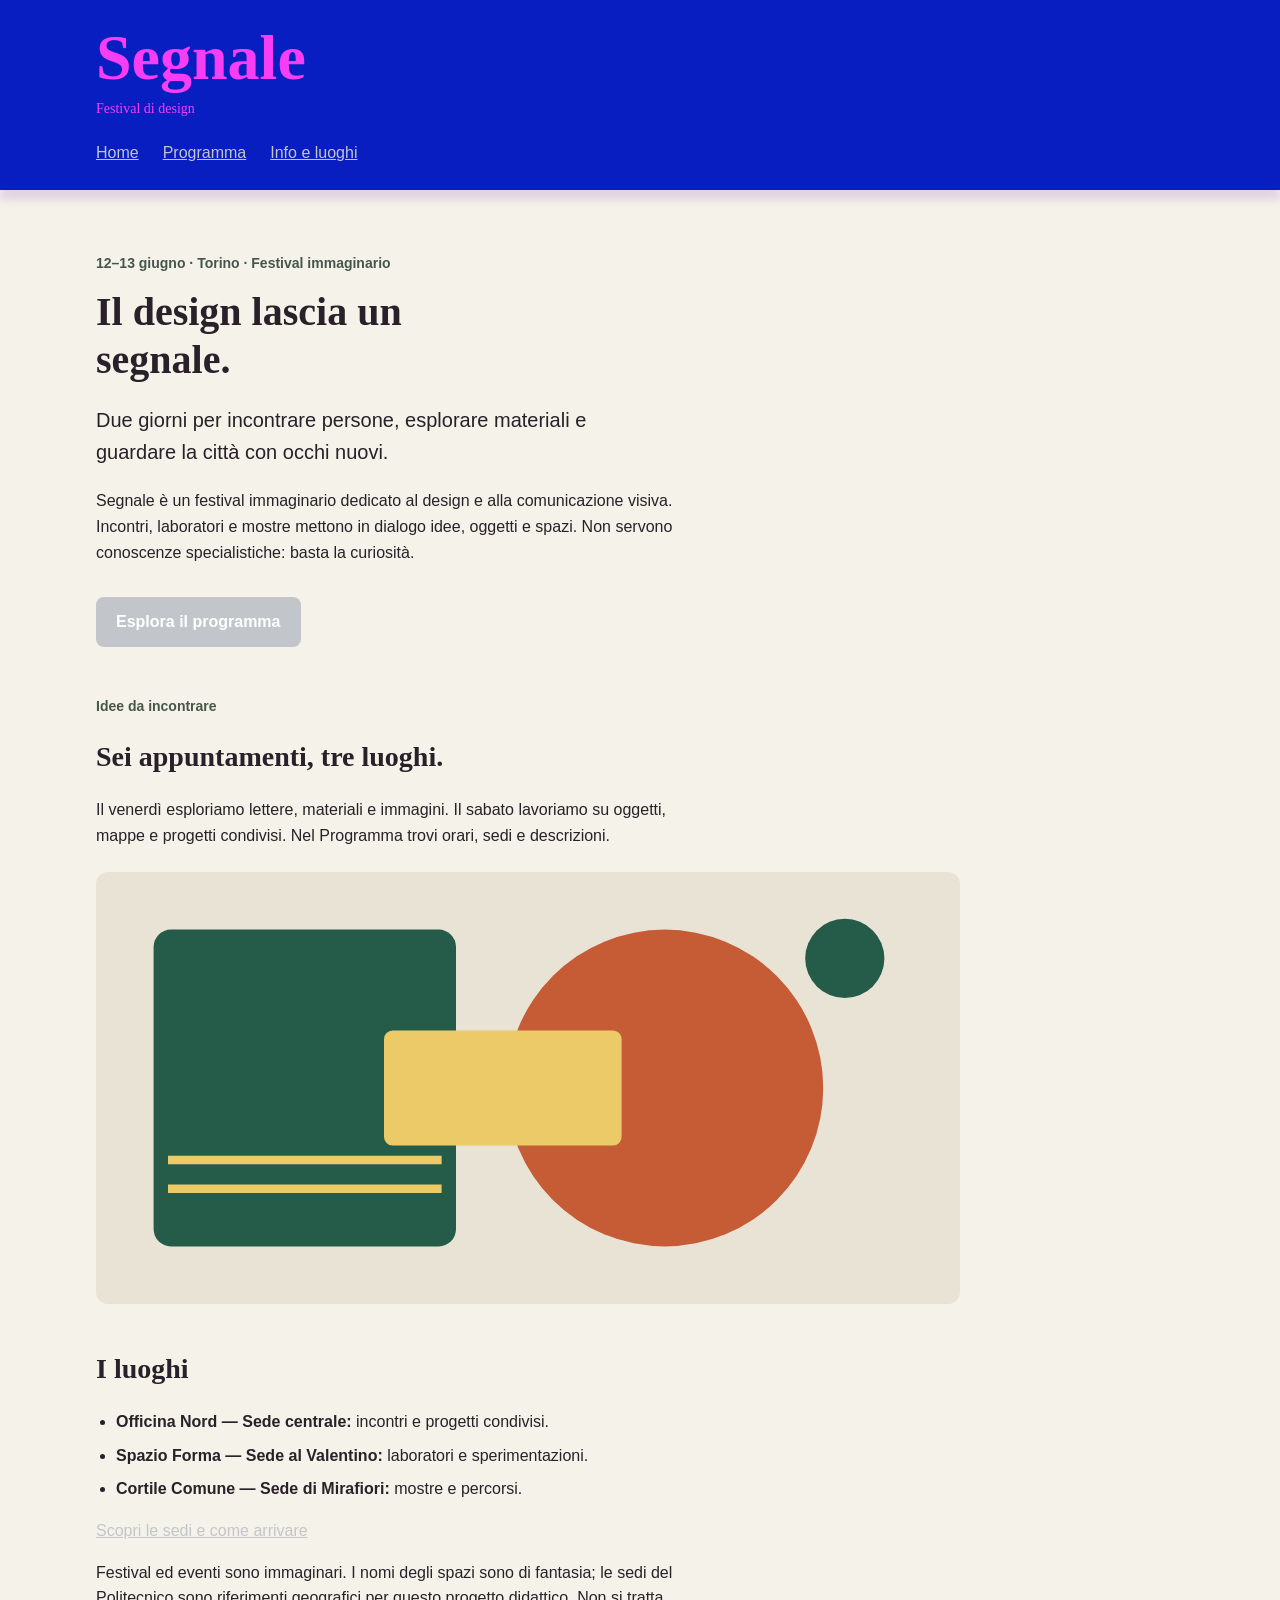
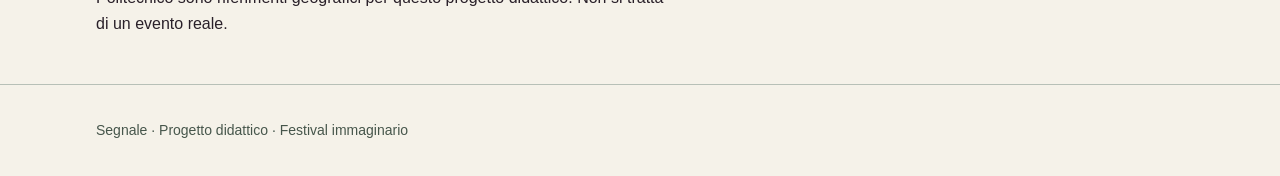
==== festival-segnale/index.html @ fda3d2cb "Prime modifiche grafiche" ====
<!doctype html>
<html lang="it">
<head>
  <meta charset="utf-8">
  <meta name="viewport" content="width=device-width, initial-scale=1">
  <title>Segnale — Festival di design</title>
  <link rel="stylesheet" href="style.css">
</head>
<body>
  <a class="skip-link" href="#contenuto">Vai al contenuto</a>
  <header class="site-header">
    <div class="container">
      <a class="brand" href="index.html">Segnale<span>Festival di design</span></a>
      <nav>
        <a href="index.html">Home</a>
        <a href="programma.html">Programma</a>
        <a href="info.html">Info e luoghi</a>
      </nav>
    </div>
  </header>

  <main id="contenuto" class="container">
    <section class="intro">
      <p class="eyebrow">12–13 giugno · Torino · Festival immaginario</p>
      <h1 id="titolo-home">Il design lascia un segnale.</h1>
      <p class="lead">Due giorni per incontrare persone, esplorare materiali e guardare la città con occhi nuovi.</p>
      <p class="reading-text">Segnale è un festival immaginario dedicato al design e alla comunicazione visiva. Incontri, laboratori e mostre mettono in dialogo idee, oggetti e spazi. Non servono conoscenze specialistiche: basta la curiosità.</p>
      <a class="button-link" href="programma.html">Esplora il programma</a>
    </section>

    <section class="content-section">
      <p class="eyebrow">Idee da incontrare</p>
      <h2 id="titolo-festival">Sei appuntamenti, tre luoghi.</h2>
      <p class="reading-text">Il venerdì esploriamo lettere, materiali e immagini. Il sabato lavoriamo su oggetti, mappe e progetti condivisi. Nel Programma trovi orari, sedi e descrizioni.</p>
      <img class="festival-image" src="assets/festival.svg" alt="Composizione geometrica di cerchi e rettangoli nei colori del festival" width="1200" height="600">
    </section>

    <section class="content-section">
      <h2 id="titolo-luoghi">I luoghi</h2>
      <ul class="venues">
        <li><strong>Officina Nord — Sede centrale:</strong> incontri e progetti condivisi.</li>
        <li><strong>Spazio Forma — Sede al Valentino:</strong> laboratori e sperimentazioni.</li>
        <li><strong>Cortile Comune — Sede di Mirafiori:</strong> mostre e percorsi.</li>
      </ul>
      <p><a href="info.html">Scopri le sedi e come arrivare</a></p>
      <p class="reading-text">Festival ed eventi sono immaginari. I nomi degli spazi sono di fantasia; le sedi del Politecnico sono riferimenti geografici per questo progetto didattico. Non si tratta di un evento reale.</p>
    </section>
  </main>

  <footer class="site-footer"><div class="container"><p>Segnale · Progetto didattico · Festival immaginario</p></div></footer>
</body>
</html>
---- festival-segnale/style.css ----
/* Segnale: esempio completo della consegna su Home e Programma. */

@font-face {
  font-family: "Merauq Expanded";
  src: url("assets/fonts/Merauq-DemoVersion-Expanded.otf") format("opentype");
  font-style: normal;
  font-weight: 400;
  font-display: swap;
}

@font-face {
  font-family: "Redaction 50 Bold";
  src: url("assets/fonts/Redaction50-Bold.ttf") format("truetype");
  font-style: normal;
  font-weight: 700;
  font-display: swap;
}

@font-face {
  font-family: "Honfleur Heavy";
  src: url("assets/fonts/Honfleur-Heavy.otf") format("opentype");
  font-style: normal;
  font-weight: 900;
  font-display: swap;
}

/* Valori condivisi: le regole interessate li richiamano con var(). */
:root {
  --colore-primario: #c2c6ca;
  --colore-primario-scuro: #6a85a2;
  --colore-sfondo: #f5f2e9;
  --colore-testo: #292029;
  --font-testo: Rubik, Helvetica, sans-serif;
  /* Scegli un font: "Merauq Expanded", "Redaction 50 Bold" o "Honfleur Heavy". */
  --font-titoli: "Honfleur Heavy", Georgia, "Times New Roman", serif;
}

* {
  box-sizing: border-box;
}

body {
  margin: 0;
  background: var(--colore-sfondo);
  color: var(--colore-testo);
  font-family: var(--font-testo);
  font-size: 1rem;
  line-height: 1.6;
}

a {
  color: var(--colore-primario);
}

a:hover {
  text-decoration: underline;
}

a:focus {
  outline: 3px solid var(--colore-testo);
}

.container {
  width: 92%;
  max-width: 68rem;
  margin: 0 auto;
}

.site-header {
  position: sticky;
  top: 0;
  z-index: 10;
  padding: 1.25rem 0;
  border-bottom: 0cm solid var(--colore-primario);
  background: #081ec1;
  box-shadow: 0 10px 8px rgba(104, 19, 184, 0.133);
}

.brand {
  display: inline-block;
  color:#f73ef4;
  font-size: 4rem;
  font-weight: bold;
  line-height: 1.2;
  text-decoration: none;
  font-family: "Honfleur Heavy";
}

.brand span {
  display: block;
  margin-top: 0.25rem;
  font-size: 0.875rem;
  font-weight: normal;
}

nav {
  display: flex;
  flex-direction: column;
  align-items: flex-start;
  gap: 0.25rem;
  margin-top: 1rem;
}

nav a {
  display: block;
  padding: 0.25rem 0;
}


.intro {
  padding: 3rem 0 1rem;
}

.eyebrow,
.event-meta {
  color: #46564b;
  font-size: 0.875rem;
  font-weight: bold;
}

h1,
h2,
h3 {
  font-family: var(--font-titoli);
  line-height: 1.2;
}

h1 {
  max-width: 18ch;
  margin: 0.75rem 0 1.25rem;
  font-size: 2.5rem;
}

h2 {
  font-size: 1.75rem;
}

h3 {
  margin: 0.5rem 0 0.75rem;
  font-size: 1.375rem;
}

.lead {
  max-width: 48ch;
  font-size: 1.25rem;
}

.reading-text {
  max-width: 65ch;
}

.button-link {
  display: inline-block;
  margin-top: 1rem;
  padding: 0.75rem 1.25rem;
  border-radius: 0.5rem;
  background: var(--colore-primario);
  color: #ffffff;
  font-weight: bold;
  text-decoration: none;
}

.button-link:hover {
  background: var(--colore-primario-scuro);
}

.content-section {
  margin: 2rem 0 3rem;
}

.festival-image {
  display: block;
  width: 100%;
  max-width: 54rem;
  height: auto;
  margin-top: 1.5rem;
  border-radius: 0.75rem;
}

.venues {
  padding-left: 1.25rem;
}

.venues li {
  margin-bottom: 0.5rem;
}

/* Disposizione di base: una colonna. */
.event-grid {
  display: grid;
  grid-template-columns: 1fr;
  gap: 2rem;
}

.event-card {
  overflow: hidden;
  border: 1px solid #b7c0b7;
  border-radius: 0.75rem;
  background: #ffffff;
}

.event-card img {
  display: block;
  width: 100%;
  height: auto;
}

.event-body {
  padding: 1.5rem;
}

.event-place {
  margin-bottom: 0;
  color: #46564b;
  font-size: 0.875rem;
}

.site-footer {
  padding: 1.25rem 0;
  border-top: 1px solid #b7c0b7;
  color: #46564b;
  font-size: 0.875rem;
}

.skip-link {
  position: absolute;
  top: -6rem;
  left: 1rem;
  padding: 0.75rem 1rem;
  background: #ffffff;
  color: var(--colore-testo);
}

.skip-link:focus {
  top: 1rem;
}

/* Da 600 px: due colonne. */
@media (min-width: 600px) {
  nav {
    flex-direction: row;
    flex-wrap: wrap;
    column-gap: 1.5rem;
  }

  .event-grid {
    grid-template-columns: repeat(2, 1fr);
  }
}

/* Da 1024 px: tre colonne. Questa regola segue quella da 600 px. */
@media (min-width: 1024px) {
  .event-grid {
    grid-template-columns: repeat(3, 1fr);
  }
}

/* Info e luoghi: componenti aggiunti al sito esistente. */
button {
  padding: 0.65rem 0.5rem;
  border: 2px solid var(--colore-primario);
  border-radius: 0.5rem;
  background: var(--colore-primario);
  color: #ffffff;
  font-family: var(--font-testo);
  font-size: 1rem;
  font-weight: bold;
  cursor: pointer;
}

button:hover {
  background: var(--colore-primario-scuro);
}

button:focus {
  outline: 3px solid var(--colore-testo);
}

.venue-gallery {
  max-width: 54rem;
}

.venue-swiper {
  width: 100%;
}

.venue-slide {
  margin: 0;
  overflow: hidden;
  border: 1px solid #b7c0b7;
  border-radius: 0.75rem;
  background: #ffffff;
}

.venue-slide img {
  display: block;
  width: 100%;
  height: auto;
}

.venue-slide figcaption {
  padding: 1.25rem;
}

.gallery-controls {
  display: grid;
  grid-template-columns: repeat(2, 1fr);
  gap: 0.75rem;
  margin-top: 1rem;
}

.gallery-count {
  margin: 0.75rem 0 0;
  text-align: center;
}

@media (max-width: 319px) {
  .gallery-label {
    font-size: 0;
  }
}

.map-container {
  margin: 1.5rem 0;
  overflow: hidden;
  border: 1px solid #b7c0b7;
  border-radius: 0.75rem;
  background: #ffffff;
}

.map-container iframe {
  display: block;
  width: 100%;
  height: 28rem;
  border: 0;
}

.venue-addresses {
  display: grid;
  grid-template-columns: 1fr;
  gap: 1.5rem;
}

.venue-address {
  padding: 1.25rem;
  border: 1px solid #b7c0b7;
  border-radius: 0.75rem;
}

.teaching-note {
  margin-top: 2rem;
}

@media (min-width: 768px) {
  .venue-addresses {
    grid-template-columns: repeat(3, 1fr);
  }
}
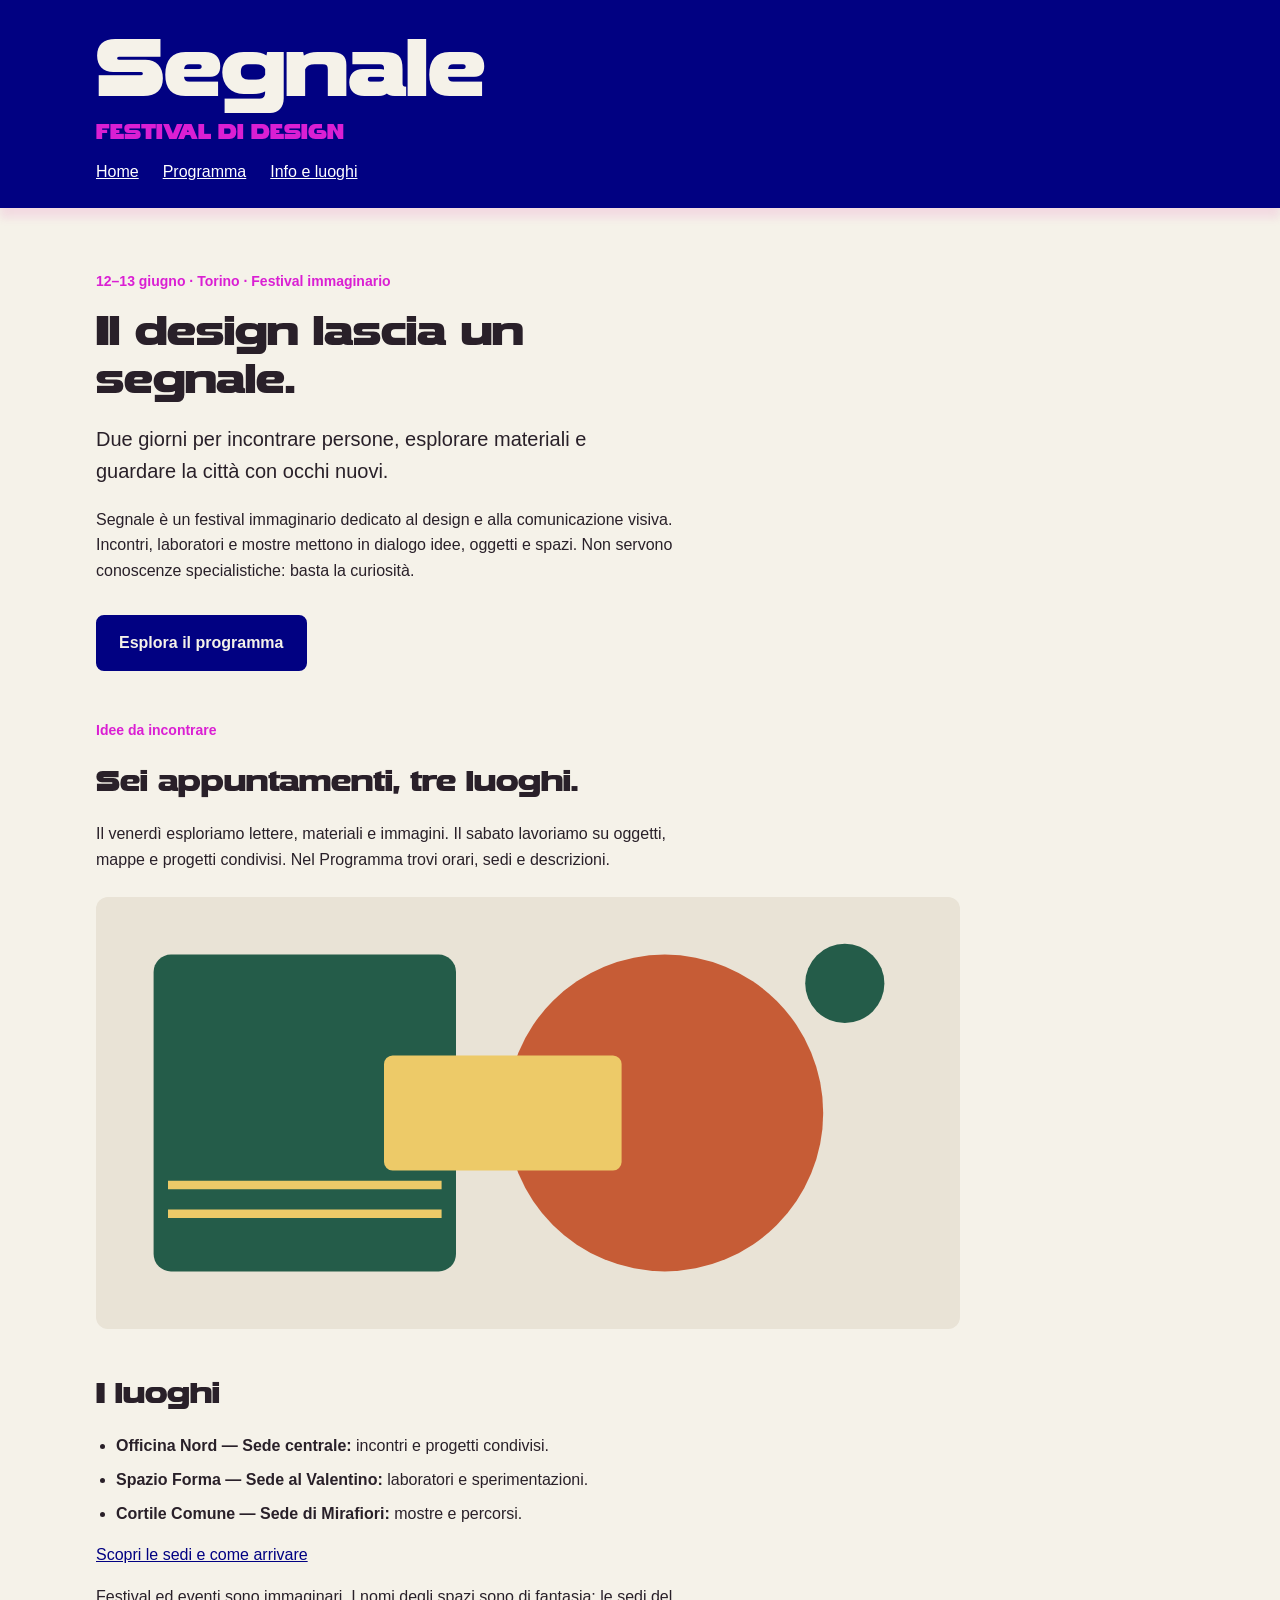
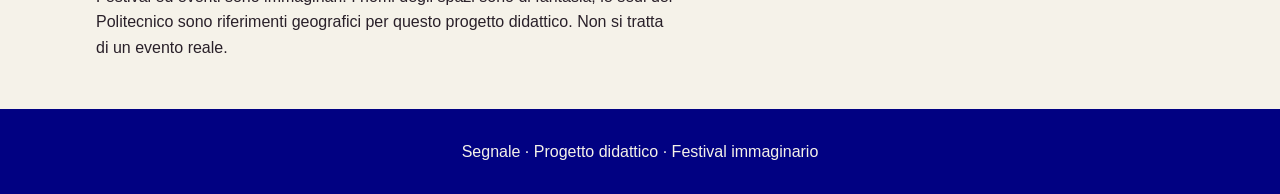
==== commit 5bf6809e: "Modifiche grafiche 2" ====
--- a/festival-segnale/index.html
+++ b/festival-segnale/index.html
@@ -10,7 +10,7 @@
   <a class="skip-link" href="#contenuto">Vai al contenuto</a>
   <header class="site-header">
     <div class="container">
-      <a class="brand" href="index.html">Segnale<span>Festival di design</span></a>
+      <a class="brand" href="index.html">Segnale<span>FESTIVAL DI DESIGN</span></a>
       <nav>
         <a href="index.html">Home</a>
         <a href="programma.html">Programma</a>
--- a/festival-segnale/style.css
+++ b/festival-segnale/style.css
@@ -24,14 +24,23 @@
   font-display: swap;
 }
 
+@font-face {
+  font-family: "Alte Haas Grotesk";
+  src: url("assets/fonts/AlteHaasGroteskBold.ttf") format("truetype");
+  font-style: normal;
+  font-weight: 700;
+  font-display: swap;
+}
+
+
 /* Valori condivisi: le regole interessate li richiamano con var(). */
 :root {
-  --colore-primario: #c2c6ca;
-  --colore-primario-scuro: #6a85a2;
+  --colore-primario: #010182;
+  --colore-primario-scuro: #da1fd3;
   --colore-sfondo: #f5f2e9;
   --colore-testo: #292029;
   --font-testo: Rubik, Helvetica, sans-serif;
-  /* Scegli un font: "Merauq Expanded", "Redaction 50 Bold" o "Honfleur Heavy". */
+  /* Scegli un font: "Merauq Expanded", "Redaction 50 Bold", "Honfleur Heavy" o "Alte Haas Grotesk". */
   --font-titoli: "Honfleur Heavy", Georgia, "Times New Roman", serif;
 }
 
@@ -56,6 +65,8 @@
   text-decoration: underline;
 }
 
+
+
 a:focus {
   outline: 3px solid var(--colore-testo);
 }
@@ -72,25 +83,44 @@
   z-index: 10;
   padding: 1.25rem 0;
   border-bottom: 0cm solid var(--colore-primario);
-  background: #081ec1;
-  box-shadow: 0 10px 8px rgba(104, 19, 184, 0.133);
+  background: #010182;
+  box-shadow: 0 10px 8px rgba(228, 77, 183, 0.133);
 }
 
 .brand {
   display: inline-block;
-  color:#f73ef4;
-  font-size: 4rem;
+  color:#f5f2e9;
+  font-size: 5rem;
   font-weight: bold;
   line-height: 1.2;
   text-decoration: none;
   font-family: "Honfleur Heavy";
 }
 
+.brand:hover {
+  text-decoration: none;
+}
+
+.brand:hover .brand-name {
+  text-decoration: underline;
+  text-decoration-color: #f5f2e9;
+}
+
+.brand:hover > span:not(.brand-name) {
+  text-decoration: underline;
+  text-decoration-color: #da1fd3;
+}
+
 .brand span {
   display: block;
+  color:#da1fd3;
   margin-top: 0.25rem;
-  font-size: 0.875rem;
+  font-size: 1.25rem;
   font-weight: normal;
+  brand:hover {
+  text-decoration: underline;
+  text-decoration-color: #da1fd3;
+  } 
 }
 
 nav {
@@ -98,22 +128,24 @@
   flex-direction: column;
   align-items: flex-start;
   gap: 0.25rem;
-  margin-top: 1rem;
+  margin-top: 0.5rem;
 }
 
 nav a {
   display: block;
   padding: 0.25rem 0;
+  color:#ffffff;
 }
 
 
 .intro {
   padding: 3rem 0 1rem;
+  
 }
 
 .eyebrow,
 .event-meta {
-  color: #46564b;
+  color: #da1fd3;
   font-size: 0.875rem;
   font-weight: bold;
 }
@@ -143,6 +175,7 @@
 .lead {
   max-width: 48ch;
   font-size: 1.25rem;
+  
 }
 
 .reading-text {
@@ -155,7 +188,8 @@
   padding: 0.75rem 1.25rem;
   border-radius: 0.5rem;
   background: var(--colore-primario);
-  color: #ffffff;
+  color: #f5f2e9;
+  border: 3px solid #010182;
   font-weight: bold;
   text-decoration: none;
 }
@@ -194,9 +228,9 @@
 
 .event-card {
   overflow: hidden;
-  border: 1px solid #b7c0b7;
-  border-radius: 0.75rem;
-  background: #ffffff;
+  border: 3px solid #010182;
+  border-radius: 0.75rem;
+  background: #f5f2e9;
 }
 
 .event-card img {
@@ -211,15 +245,16 @@
 
 .event-place {
   margin-bottom: 0;
-  color: #46564b;
+  color: #da1fd3;
   font-size: 0.875rem;
 }
 
 .site-footer {
-  padding: 1.25rem 0;
-  border-top: 1px solid #b7c0b7;
-  color: #46564b;
-  font-size: 0.875rem;
+  padding: 0.875rem 0;
+  color: #f5f2e9;
+  background: #010182;
+  font-size: 1rem;
+  text-align: center;
 }
 
 .skip-link {
@@ -287,7 +322,7 @@
 .venue-slide {
   margin: 0;
   overflow: hidden;
-  border: 1px solid #b7c0b7;
+  border: 3px solid #010182;
   border-radius: 0.75rem;
   background: #ffffff;
 }
@@ -323,7 +358,7 @@
 .map-container {
   margin: 1.5rem 0;
   overflow: hidden;
-  border: 1px solid #b7c0b7;
+  border: 3px solid #010182;
   border-radius: 0.75rem;
   background: #ffffff;
 }
@@ -343,7 +378,7 @@
 
 .venue-address {
   padding: 1.25rem;
-  border: 1px solid #b7c0b7;
+  border: 3px solid #010182;
   border-radius: 0.75rem;
 }
 
